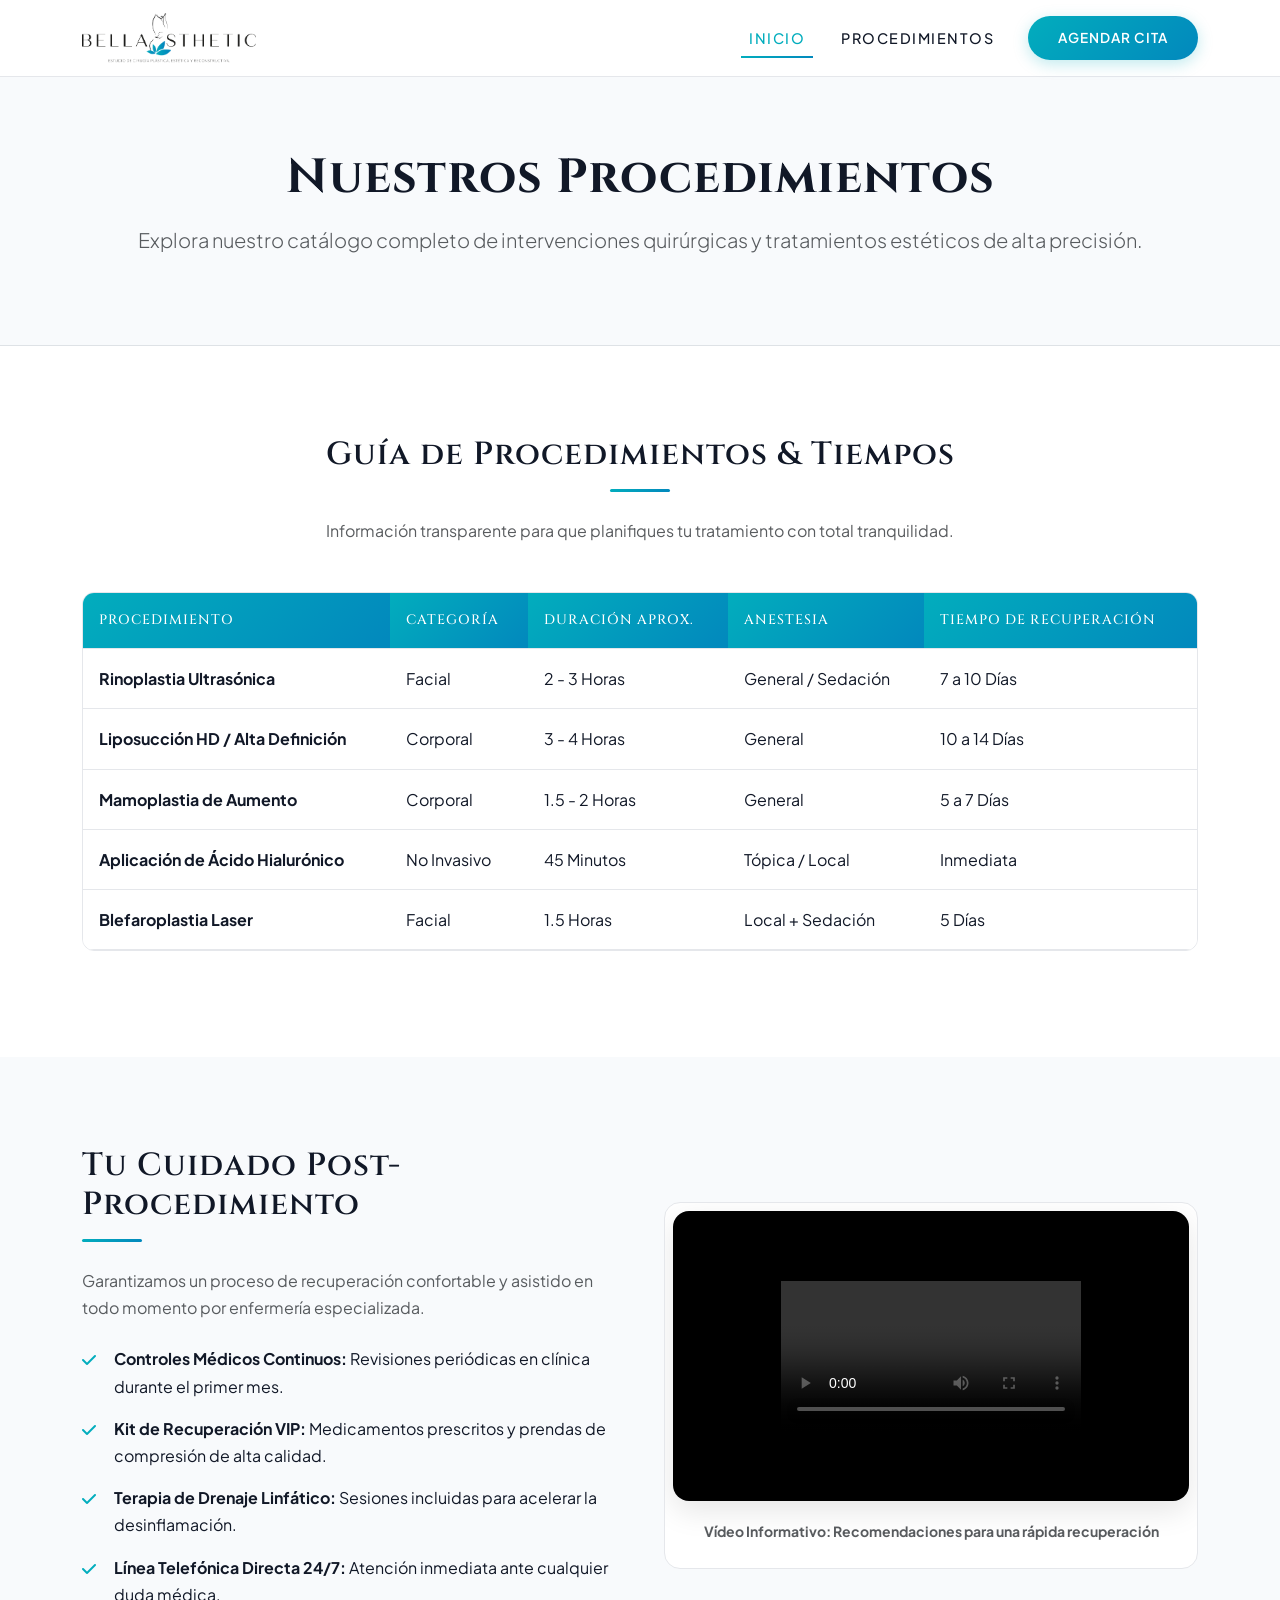
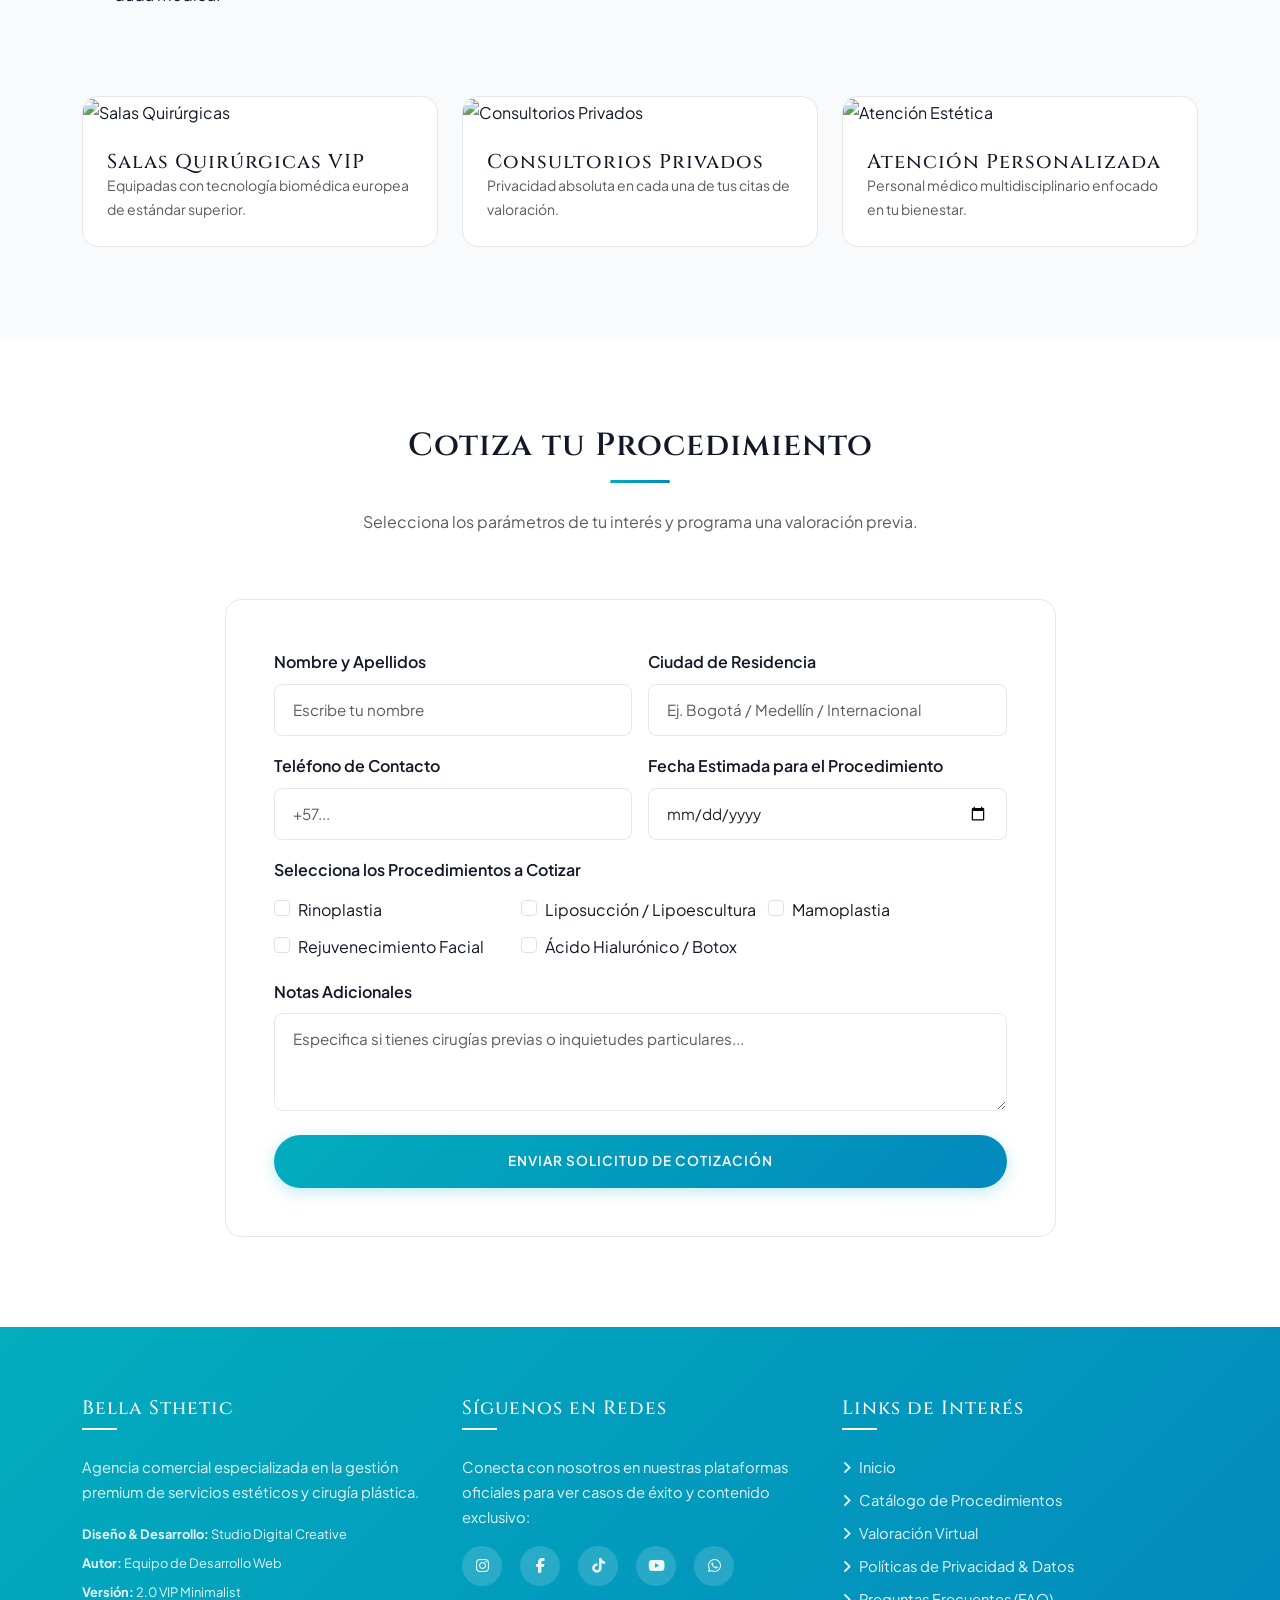
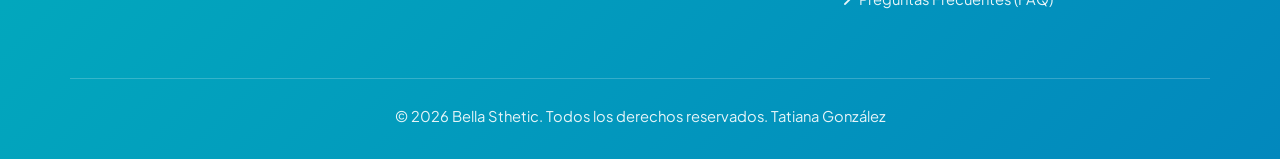
==== procedimientos.html @ e6e71dd5 "web site created" ====
<!DOCTYPE html>
<html lang="es">
<head>
  <meta charset="UTF-8">
  <meta name="viewport" content="width=device-width, initial-scale=1.0">
  <title>Procedimientos & Servicios | Bella Sthetic</title>

  <!-- Bootstrap 5 CSS -->
  <link href="https://cdn.jsdelivr.net/npm/bootstrap@5.3.2/dist/css/bootstrap.min.css" rel="stylesheet">
  <!-- FontAwesome Íconos -->
  <link rel="stylesheet" href="https://cdnjs.cloudflare.com/ajax/libs/font-awesome/6.4.0/css/all.min.css">
  <!-- CSS Personalizado -->
  <link rel="stylesheet" href="styles.css">
</head>
<body>

  <!-- BARRA DE NAVEGACIÓN -->
  <nav class="navbar navbar-expand-lg navbar-custom sticky-top">
    <div class="container">
      <a class="navbar-brand" href="index.html">
        <img class="logo" src="imagenes/logo.png" alt="Bella Sthetic" >
    </a>
      <button class="navbar-toggler border-0" type="button" data-bs-toggle="collapse" data-bs-target="#navbarBella">
        <span class="navbar-toggler-icon"></span>
      </button>
      
      <div class="collapse navbar-collapse" id="navbarBella">
        <ul class="navbar-menu navbar-nav ms-auto mb-2 mb-lg-0 align-items-center">
          <li class="nav-item">
            <a class="nav-link active" href="/index.html">Inicio</a>
          </li>
          <li class="nav-item">
            <a class="nav-link" href="/procedimientos.html">Procedimientos</a>
          </li>
          <li class="nav-item ms-lg-3 mt-2 mt-lg-0">
            <a href="#" class="btn btn-brand">Agendar Cita</a>
          </li>
        </ul>
      </div>
    </div>
  </nav>

  <!-- HEADER DE PÁGINA 2 -->
  <section class="bg-light-custom py-5 text-center border-bottom">
    <div class="container py-4">
      <h1 class="display-5 fw-bold mb-3">Nuestros Procedimientos</h1>
      <p class="lead text-muted max-w-2xl mx-auto">
        Explora nuestro catálogo completo de intervenciones quirúrgicas y tratamientos estéticos de alta precisión.
      </p>
    </div>
  </section>


  <!-- SECCIÓN 1: TABLA COMPARATIVA DE PROCEDIMIENTOS -->
  <section class="section-padding">
    <div class="container">
      <div class="text-center mb-5">
        <h2 class="section-title">Guía de Procedimientos & Tiempos</h2>
        <p class="text-muted">Información transparente para que planifiques tu tratamiento con total tranquilidad.</p>
      </div>

      <div class="table-responsive">
        <table class="table table-custom table-hover align-middle">
          <thead>
            <tr>
              <th>Procedimiento</th>
              <th>Categoría</th>
              <th>Duración Aprox.</th>
              <th>Anestesia</th>
              <th>Tiempo de Recuperación</th>
            </tr>
          </thead>
          <tbody>
            <tr>
              <td class="fw-bold">Rinoplastia Ultrasónica</td>
              <td>Facial</td>
              <td>2 - 3 Horas</td>
              <td>General / Sedación</td>
              <td>7 a 10 Días</td>
            </tr>
            <tr>
              <td class="fw-bold">Liposucción HD / Alta Definición</td>
              <td>Corporal</td>
              <td>3 - 4 Horas</td>
              <td>General</td>
              <td>10 a 14 Días</td>
            </tr>
            <tr>
              <td class="fw-bold">Mamoplastia de Aumento</td>
              <td>Corporal</td>
              <td>1.5 - 2 Horas</td>
              <td>General</td>
              <td>5 a 7 Días</td>
            </tr>
            <tr>
              <td class="fw-bold">Aplicación de Ácido Hialurónico</td>
              <td>No Invasivo</td>
              <td>45 Minutos</td>
              <td>Tópica / Local</td>
              <td>Inmediata</td>
            </tr>
            <tr>
              <td class="fw-bold">Blefaroplastia Laser</td>
              <td>Facial</td>
              <td>1.5 Horas</td>
              <td>Local + Sedación</td>
              <td>5 Días</td>
            </tr>
          </tbody>
        </table>
      </div>
    </div>
  </section>


  <!-- SECCIÓN 2: PROTOCOLO POST-OPERATORIO (VÍDEO + LISTA + GALERÍA) -->
  <section class="section-padding bg-light-custom">
    <div class="container">
      <div class="row align-items-center g-5">
        
        <!-- Lista de Cuidados -->
        <div class="col-lg-6">
          <h2 class="section-title text-start">Tu Cuidado Post-Procedimiento</h2>
          <p class="text-muted">Garantizamos un proceso de recuperación confortable y asistido en todo momento por enfermería especializada.</p>
          
          <ul class="custom-list mt-4">
            <li><strong>Controles Médicos Continuos:</strong> Revisiones periódicas en clínica durante el primer mes.</li>
            <li><strong>Kit de Recuperación VIP:</strong> Medicamentos prescritos y prendas de compresión de alta calidad.</li>
            <li><strong>Terapia de Drenaje Linfático:</strong> Sesiones incluidas para acelerar la desinflamación.</li>
            <li><strong>Línea Telefónica Directa 24/7:</strong> Atención inmediata ante cualquier duda médica.</li>
          </ul>
        </div>

        <!-- Video Informativo Postquirúrgico -->
        <div class="col-lg-6">
          <div class="card-custom p-2">
            <div class="video-container ratio ratio-16x9">
              <iframe src="video/video2.mp4" title="Video de Recomendaciones Médicas" allowfullscreen></iframe>
            </div>
            <div class="p-3 text-center">
              <span class="small fw-bold text-muted">Vídeo Informativo: Recomendaciones para una rápida recuperación</span>
            </div>
          </div>
        </div>

      </div>

      <!-- Galería de Galardones o Espacios -->
      <div class="row g-4 mt-5">
        <div class="col-md-4">
          <div class="card-custom h-100">
            <img src="https://images.unsplash.com/photo-1519494026892-80bbd2d6fd0d?auto=format&fit=crop&w=600&q=80" class="card-img-top" alt="Salas Quirúrgicas">
            <div class="card-body p-4">
              <h5 class="card-title">Salas Quirúrgicas VIP</h5>
              <p class="card-text text-muted small">Equipadas con tecnología biomédica europea de estándar superior.</p>
            </div>
          </div>
        </div>

        <div class="col-md-4">
          <div class="card-custom h-100">
            <img src="https://images.unsplash.com/photo-1579684385127-1ef15d508118?auto=format&fit=crop&w=600&q=80" class="card-img-top" alt="Consultorios Privados">
            <div class="card-body p-4">
              <h5 class="card-title">Consultorios Privados</h5>
              <p class="card-text text-muted small">Privacidad absoluta en cada una de tus citas de valoración.</p>
            </div>
          </div>
        </div>

        <div class="col-md-4">
          <div class="card-custom h-100">
            <img src="https://images.unsplash.com/photo-1570172619644-dfd03ed5d881?auto=format&fit=crop&w=600&q=80" class="card-img-top" alt="Atención Estética">
            <div class="card-body p-4">
              <h5 class="card-title">Atención Personalizada</h5>
              <p class="card-text text-muted small">Personal médico multidisciplinario enfocado en tu bienestar.</p>
            </div>
          </div>
        </div>
      </div>

    </div>
  </section>


  <!-- SECCIÓN 3: RESERVA & COTIZACIÓN RÁPIDA -->
  <section id="agendar" class="section-padding">
    <div class="container">
      <div class="row justify-content-center">
        <div class="col-lg-8 text-center mb-5">
          <h2 class="section-title">Cotiza tu Procedimiento</h2>
          <p class="text-muted">Selecciona los parámetros de tu interés y programa una valoración previa.</p>
        </div>
      </div>

      <div class="row justify-content-center">
        <div class="col-lg-9">
          <div class="card-custom p-4 p-md-5">
            <form>
              <div class="row g-3">
                <div class="col-md-6">
                  <label class="form-label fw-semibold">Nombre y Apellidos</label>
                  <input type="text" class="form-control" placeholder="Escribe tu nombre" required>
                </div>
                <div class="col-md-6">
                  <label class="form-label fw-semibold">Ciudad de Residencia</label>
                  <input type="text" class="form-control" placeholder="Ej. Bogotá / Medellín / Internacional" required>
                </div>
                <div class="col-md-6">
                  <label class="form-label fw-semibold">Teléfono de Contacto</label>
                  <input type="tel" class="form-control" placeholder="+57..." required>
                </div>
                <div class="col-md-6">
                  <label class="form-label fw-semibold">Fecha Estimada para el Procedimiento</label>
                  <input type="date" class="form-control" required>
                </div>
                <div class="col-12">
                  <label class="form-label fw-semibold">Selecciona los Procedimientos a Cotizar</label>
                  <div class="row g-2 pt-1">
                    <div class="col-md-4">
                      <div class="form-check">
                        <input class="form-check-input" type="checkbox" id="check1">
                        <label class="form-check-label" for="check1">Rinoplastia</label>
                      </div>
                    </div>
                    <div class="col-md-4">
                      <div class="form-check">
                        <input class="form-check-input" type="checkbox" id="check2">
                        <label class="form-check-label" for="check2">Liposucción / Lipoescultura</label>
                      </div>
                    </div>
                    <div class="col-md-4">
                      <div class="form-check">
                        <input class="form-check-input" type="checkbox" id="check3">
                        <label class="form-check-label" for="check3">Mamoplastia</label>
                      </div>
                    </div>
                    <div class="col-md-4">
                      <div class="form-check">
                        <input class="form-check-input" type="checkbox" id="check4">
                        <label class="form-check-label" for="check4">Rejuvenecimiento Facial</label>
                      </div>
                    </div>
                    <div class="col-md-4">
                      <div class="form-check">
                        <input class="form-check-input" type="checkbox" id="check5">
                        <label class="form-check-label" for="check5">Ácido Hialurónico / Botox</label>
                      </div>
                    </div>
                  </div>
                </div>
                <div class="col-12 mt-3">
                  <label class="form-label fw-semibold">Notas Adicionales</label>
                  <textarea class="form-control" rows="3" placeholder="Especifica si tienes cirugías previas o inquietudes particulares..."></textarea>
                </div>
                <div class="col-12 text-center mt-4">
                  <button type="submit" class="btn btn-brand w-100 py-3">Enviar Solicitud de Cotización</button>
                </div>
              </div>
            </form>
          </div>
        </div>
      </div>
    </div>
  </section>


  <!-- FOOTER INSTITUCIONAL EN DEGRADADO CON TEXTO BLANCO -->
  <footer class="footer-institutional">
    <div class="container">
      <div class="row g-4">
        
        <!-- ESPACIO 1: INFORMACIÓN DEL CREADOR -->
        <div class="col-lg-4 col-md-6">
          <h5>Bella Sthetic</h5>
          <p class="mb-2">Agencia comercial especializada en la gestión premium de servicios estéticos y cirugía plástica.</p>
          <div class="mt-3">
            <p class="mb-1"><small><strong>Diseño & Desarrollo:</strong> Studio Digital Creative</small></p>
            <p class="mb-1"><small><strong>Autor:</strong> Equipo de Desarrollo Web</small></p>
            <p class="mb-0"><small><strong>Versión:</strong> 2.0 VIP Minimalist</small></p>
          </div>
        </div>

        <!-- ESPACIO 2: REDES SOCIALES (NO REALES) -->
        <div class="col-lg-4 col-md-6">
          <h5>Síguenos en Redes</h5>
          <p>Conecta con nosotros en nuestras plataformas oficiales para ver casos de éxito y contenido exclusivo:</p>
          <div class="d-flex gap-2 mt-3">
            <a href="#" class="social-icon-btn" aria-label="Instagram"><i class="fa-brands fa-instagram"></i></a>
            <a href="#" class="social-icon-btn" aria-label="Facebook"><i class="fa-brands fa-facebook-f"></i></a>
            <a href="#" class="social-icon-btn" aria-label="TikTok"><i class="fa-brands fa-tiktok"></i></a>
            <a href="#" class="social-icon-btn" aria-label="YouTube"><i class="fa-brands fa-youtube"></i></a>
            <a href="#" class="social-icon-btn" aria-label="WhatsApp"><i class="fa-brands fa-whatsapp"></i></a>
          </div>
        </div>

        <!-- ESPACIO 3: OTROS LINKS DE INTERÉS -->
        <div class="col-lg-4 col-md-12">
          <h5>Links de Interés</h5>
          <ul class="list-unstyled">
            <li class="mb-2"><a href="index.html"><i class="fa-solid fa-angle-right me-2"></i>Inicio</a></li>
            <li class="mb-2"><a href="procedimientos.html"><i class="fa-solid fa-angle-right me-2"></i>Catálogo de Procedimientos</a></li>
            <li class="mb-2"><a href="#agendar"><i class="fa-solid fa-angle-right me-2"></i>Valoración Virtual</a></li>
            <li class="mb-2"><a href="#"><i class="fa-solid fa-angle-right me-2"></i>Políticas de Privacidad & Datos</a></li>
            <li class="mb-2"><a href="#"><i class="fa-solid fa-angle-right me-2"></i>Preguntas Frecuentes (FAQ)</a></li>
          </ul>
        </div>

      </div>

      <div class="row footer-bottom text-center">
        <div class="col-12">
          <p class="mb-0">&copy; 2026 Bella Sthetic. Todos los derechos reservados. Tatiana González</p>
        </div>
      </div>
    </div>
  </footer>

  <!-- Bootstrap JS -->
  <script src="https://cdn.jsdelivr.net/npm/bootstrap@5.3.2/dist/js/bootstrap.bundle.min.js"></script>
</body>
</html>
---- styles.css ----
/* Importación de fuentes de Google Fonts */
@import url('https://fonts.googleapis.com/css2?family=Cinzel:wght@400;500;600;700&family=Plus+Jakarta+Sans:wght@300;400;500;600&display=swap');

:root {
  /* Colores Institucionales */
  --primary-light: #02adbd;
  --primary-dark: #0288bd;
  --brand-gradient: linear-gradient(135deg, #02adbd 0%, #0288bd 100%);
  --brand-gradient-hover: linear-gradient(135deg, #0288bd 0%, #016289 100%);
  
  /* Configuración de Fondo y Texto General */
  --bg-page: #ffffff;
  --bg-secondary: #f8fafc;
  --text-main: #111827;
  --text-muted: #4b5563;
  --border-color: #e5e7eb;

  /* VARIABLE DE TIPOGRAFÍA PRINCIPAL PARA TÍTULOS 
     (Simil a 'The Amoret Collection Sans' - Estilo sofisticado / serif elegante) */
  --font-title: 'Cinzel', serif, sans-serif;
  --font-body: 'Plus Jakarta Sans', sans-serif;
}

/* Base global */
body {
  background-color: var(--bg-page);
  color: var(--text-main);
  font-family: var(--font-body);
  margin: 0;
  padding: 0;
  overflow-x: hidden;
  line-height: 1.7;
}

/* Aplicación de la variable para Títulos */
h1, h2, h3, h4, h5, h6, .brand-font {
  font-family: var(--font-title) !important;
  letter-spacing: 1px;
  color: var(--text-main);
}

/* Navbar Minimalista */
.navbar-custom {
  background-color: rgba(255, 255, 255, 0.96);
  backdrop-filter: blur(10px);
  border-bottom: 1px solid var(--border-color);
  transition: all 0.3s ease;
}

.navbar-brand {
  font-family: var(--font-title);
  font-weight: 700;
  font-size: 1.5rem;
  letter-spacing: 2px;
  color: var(--text-main) !important;
}

.navbar-brand span {
  background: var(--brand-gradient);
  -webkit-background-clip: text;
  -webkit-text-fill-color: transparent;
}

.nav-link {
  font-size: 0.9rem;
  text-transform: uppercase;
  letter-spacing: 1.5px;
  color: var(--text-main) !important;
  font-weight: 500;
  margin: 0 10px;
  position: relative;
  transition: color 0.3s ease;
}

.nav-link:hover, .nav-link.active {
  color: var(--primary-light) !important;
}

.nav-link::after {
  content: '';
  position: absolute;
  width: 0%;
  height: 2px;
  bottom: 0;
  left: 0;
  background: var(--brand-gradient);
  transition: width 0.3s ease;
}

.nav-link:hover::after, .nav-link.active::after {
  width: 100%;
}

.logo-container {
    height: 50px;
    width: auto;
    display: flex;
    align-items: center;
}

.logo {
    height: 100%;
    width: auto;
    max-height: 50px;
    object-fit: contain;
}

/* Botones Gradiente Sofisticados */
.btn-brand {
  background: var(--brand-gradient);
  color: #ffffff !important;
  border: none;
  border-radius: 50px;
  padding: 12px 30px;
  font-weight: 600;
  letter-spacing: 1px;
  text-transform: uppercase;
  font-size: 0.85rem;
  box-shadow: 0 4px 15px rgba(2, 173, 189, 0.25);
  transition: all 0.3s ease;
}

.btn-brand:hover {
  background: var(--brand-gradient-hover);
  transform: translateY(-2px);
  box-shadow: 0 6px 20px rgba(2, 136, 189, 0.35);
}

.btn-outline-brand {
  border: 2px solid var(--primary-light);
  color: var(--text-main);
  border-radius: 50px;
  padding: 10px 28px;
  font-weight: 600;
  letter-spacing: 1px;
  text-transform: uppercase;
  font-size: 0.85rem;
  transition: all 0.3s ease;
}

.btn-outline-brand:hover {
  background: var(--brand-gradient);
  color: #ffffff !important;
  border-color: transparent;
}

/* Carrusel de Imágenes */
.carousel-item {
  height: 75vh;
  min-height: 450px;
}

.carousel-item img {
  height: 100%;
  object-fit: cover;
  filter: brightness(0.85);
}

.carousel-caption {
  background: rgba(255, 255, 255, 0.85);
  backdrop-filter: blur(8px);
  padding: 30px;
  border-radius: 12px;
  color: var(--text-main);
  max-width: 650px;
  margin: 0 auto 40px auto;
  border: 1px solid rgba(255, 255, 255, 0.4);
}

.carousel-caption h3 {
  color: var(--text-main);
  font-weight: 600;
}

/* Secciones de Contenido */
.section-padding {
  padding: 90px 0;
}

.bg-light-custom {
  background-color: var(--bg-secondary);
}

.section-title {
  position: relative;
  margin-bottom: 25px;
  font-weight: 600;
}

.section-title::after {
  content: '';
  display: block;
  width: 60px;
  height: 3px;
  background: var(--brand-gradient);
  margin: 15px auto 0 auto;
  border-radius: 2px;
}

.section-title.text-start::after {
  margin: 15px 0 0 0;
}

/* Tarjetas y Marcos Multimedias */
.card-custom {
  border: 1px solid var(--border-color);
  border-radius: 16px;
  overflow: hidden;
  transition: all 0.3s ease;
  background: #ffffff;
}

.card-custom:hover {
  transform: translateY(-8px);
  box-shadow: 0 15px 30px rgba(0, 0, 0, 0.08);
}

.video-container {
  border-radius: 16px;
  overflow: hidden;
  box-shadow: 0 10px 30px rgba(0, 0, 0, 0.1);
}

/* Listas personalizadas */
.custom-list {
  list-style: none;
  padding: 0;
}

.custom-list li {
  position: relative;
  padding-left: 32px;
  margin-bottom: 15px;
  font-size: 1rem;
}

.custom-list li::before {
  content: "\f00c";
  font-family: "Font Awesome 6 Free";
  font-weight: 900;
  position: absolute;
  left: 0;
  top: 2px;
  color: var(--primary-light);
}

/* Tablas Minimalistas */
.table-custom {
  border-collapse: separate;
  border-spacing: 0;
  border-radius: 12px;
  overflow: hidden;
  border: 1px solid var(--border-color);
}

.table-custom th {
  background: var(--brand-gradient);
  color: #ffffff !important;
  font-family: var(--font-title);
  font-weight: 500;
  padding: 16px;
  text-transform: uppercase;
  font-size: 0.85rem;
  letter-spacing: 1px;
}

.table-custom td {
  padding: 16px;
  vertical-align: middle;
  border-bottom: 1px solid var(--border-color);
  color: var(--text-main);
}

/* Formularios de alta gama */
.form-control, .form-select {
  border-radius: 8px;
  padding: 14px 18px;
  border: 1px solid var(--border-color);
  font-size: 0.95rem;
  transition: all 0.3s ease;
}

.form-control:focus, .form-select:focus {
  border-color: var(--primary-light);
  box-shadow: 0 0 0 0.25rem rgba(2, 173, 189, 0.15);
}

/* ==========================================================
   FOOTER INSTITUCIONAL EN DEGRADADO Y TEXTO BLANCO
   ========================================================== */
.footer-institutional {
  background: var(--brand-gradient) !important;
  color: #ffffff !important;
  padding: 70px 0 30px 0;
}

.footer-institutional h5 {
  color: #ffffff !important;
  font-family: var(--font-title);
  font-size: 1.2rem;
  margin-bottom: 25px;
  position: relative;
}

.footer-institutional h5::after {
  content: '';
  display: block;
  width: 35px;
  height: 2px;
  background-color: #ffffff;
  margin-top: 8px;
}

.footer-institutional p, 
.footer-institutional a, 
.footer-institutional li {
  color: rgba(255, 255, 255, 0.9) !important;
  font-size: 0.92rem;
  text-decoration: none;
  transition: all 0.3s ease;
}

.footer-institutional a:hover {
  color: #ffffff !important;
  text-decoration: underline;
  padding-left: 4px;
}

.social-icon-btn {
  display: inline-flex;
  align-items: center;
  justify-content: center;
  width: 40px;
  height: 40px;
  border-radius: 50%;
  background: rgba(255, 255, 255, 0.15);
  color: #ffffff !important;
  margin-right: 10px;
  transition: all 0.3s ease;
}

.social-icon-btn:hover {
  background: #ffffff;
  color: var(--primary-dark) !important;
  transform: translateY(-3px);
}

.footer-bottom {
  border-top: 1px solid rgba(255, 255, 255, 0.2);
  margin-top: 50px;
  padding-top: 25px;
  font-size: 0.85rem;
}
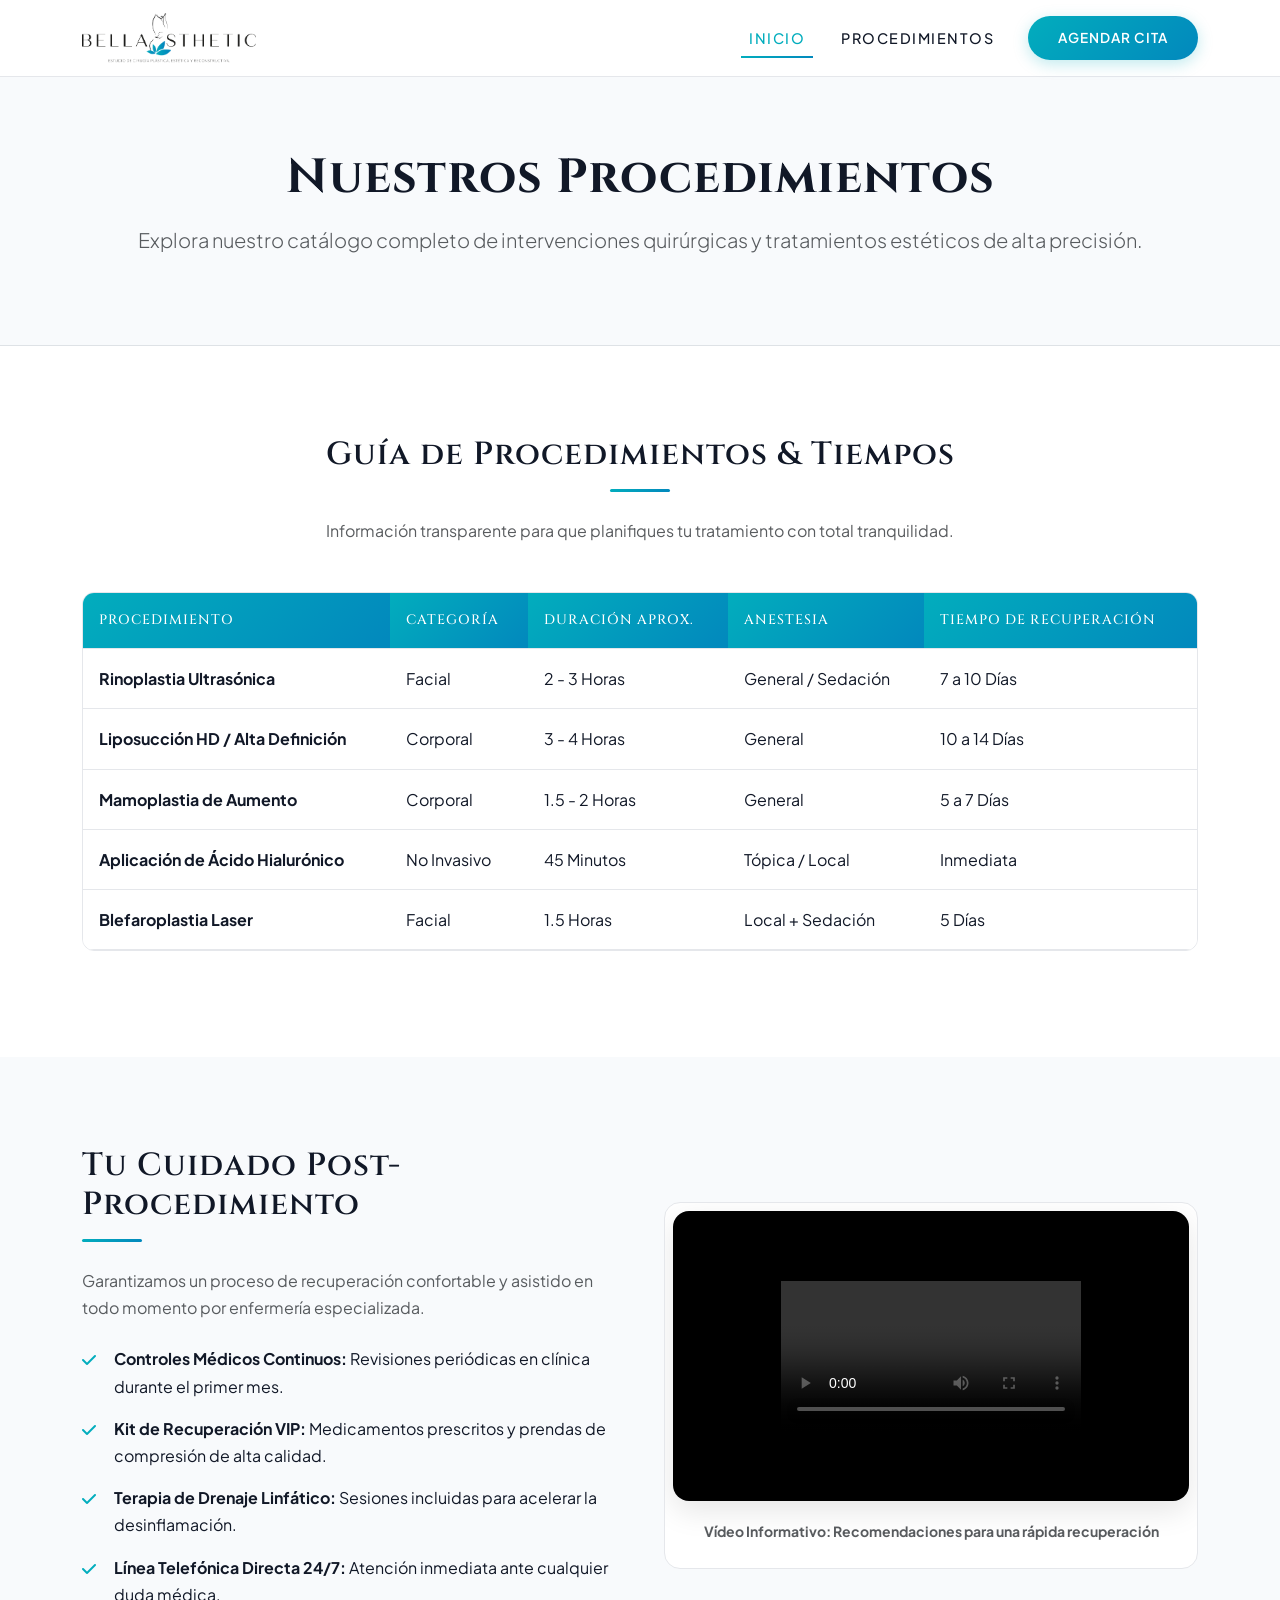
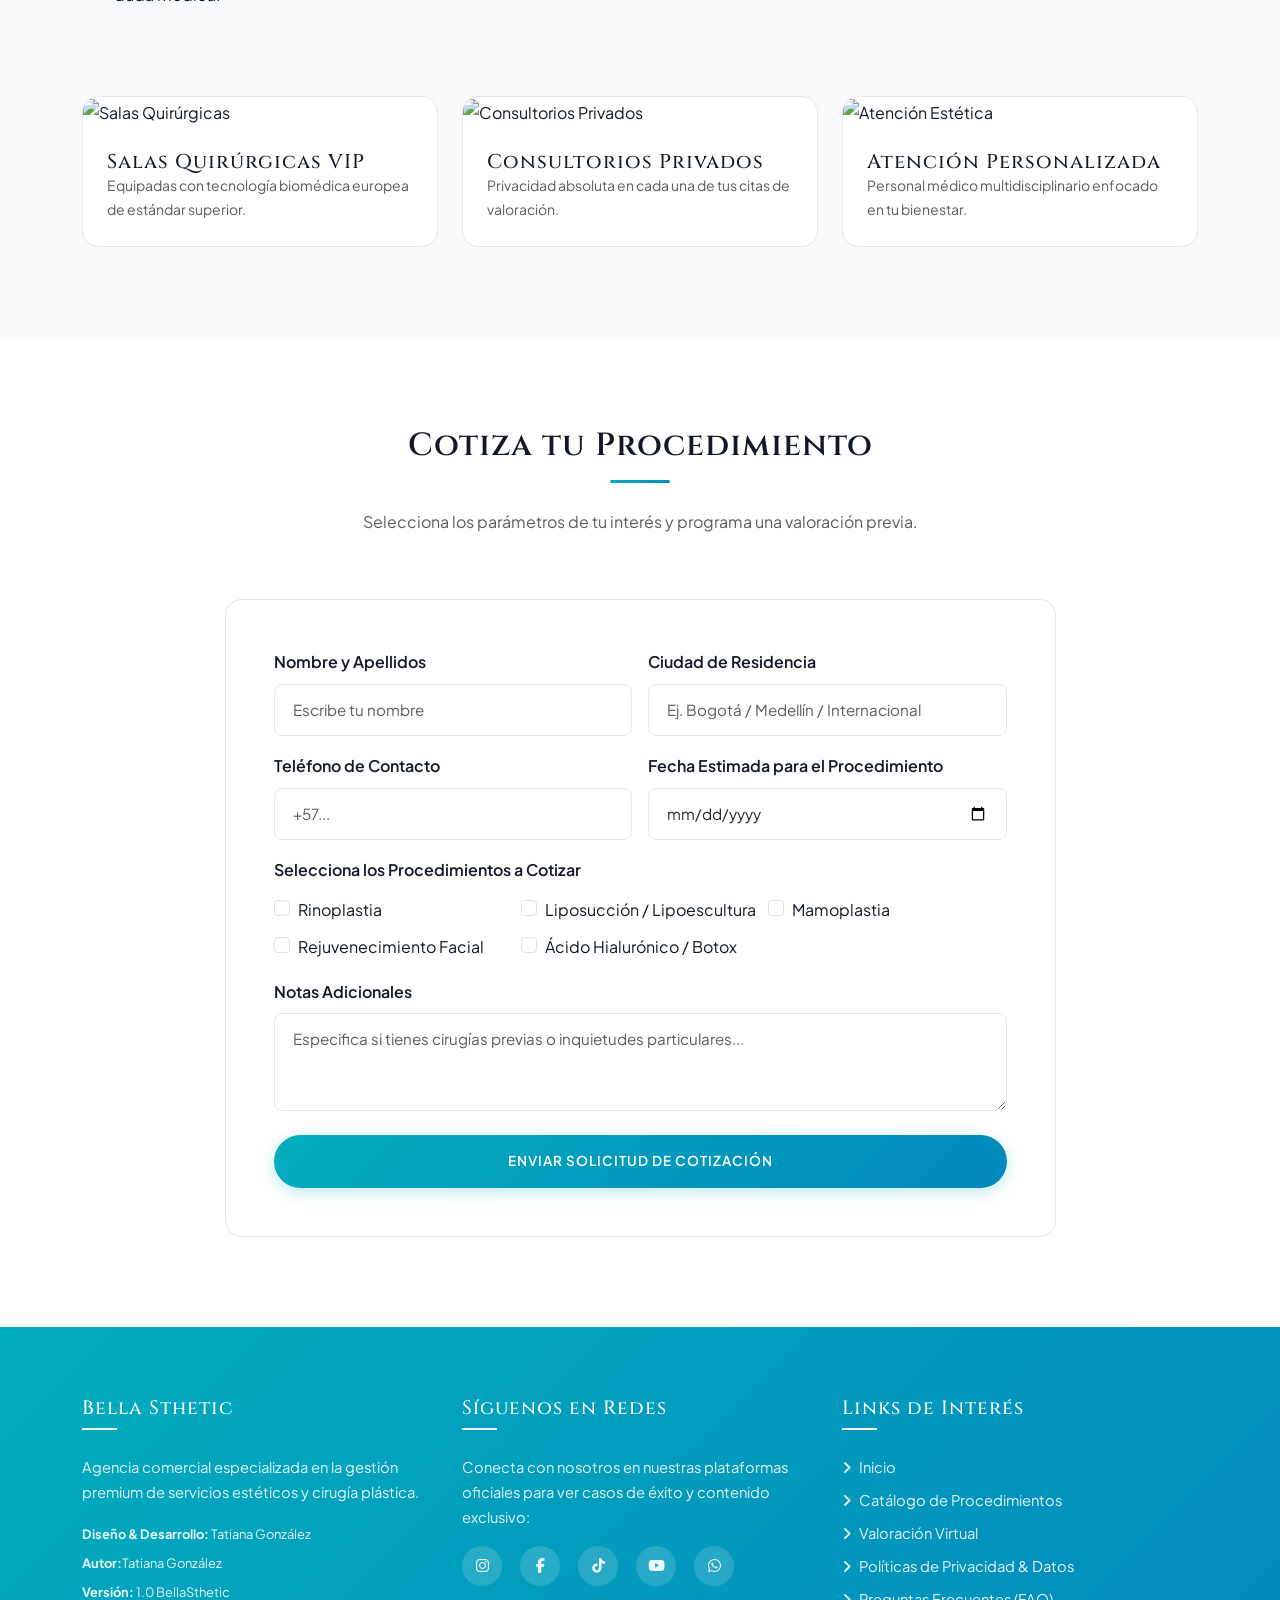
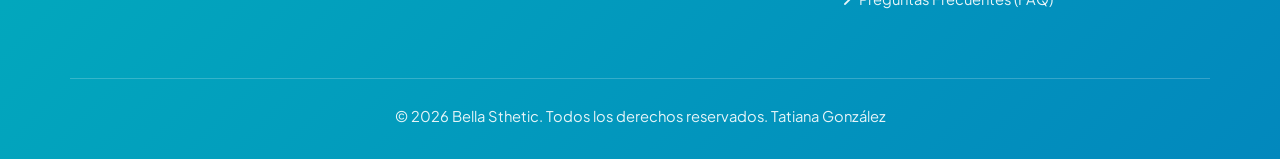
==== commit ee52d512: "web site updated" ====
--- a/procedimientos.html
+++ b/procedimientos.html
@@ -274,9 +274,9 @@
           <h5>Bella Sthetic</h5>
           <p class="mb-2">Agencia comercial especializada en la gestión premium de servicios estéticos y cirugía plástica.</p>
           <div class="mt-3">
-            <p class="mb-1"><small><strong>Diseño & Desarrollo:</strong> Studio Digital Creative</small></p>
-            <p class="mb-1"><small><strong>Autor:</strong> Equipo de Desarrollo Web</small></p>
-            <p class="mb-0"><small><strong>Versión:</strong> 2.0 VIP Minimalist</small></p>
+            <p class="mb-1"><small><strong>Diseño & Desarrollo:</strong> Tatiana González</small></p>
+            <p class="mb-1"><small><strong>Autor:</strong>Tatiana González</small></p>
+            <p class="mb-0"><small><strong>Versión:</strong> 1.0 BellaSthetic</small></p>
           </div>
         </div>
 
